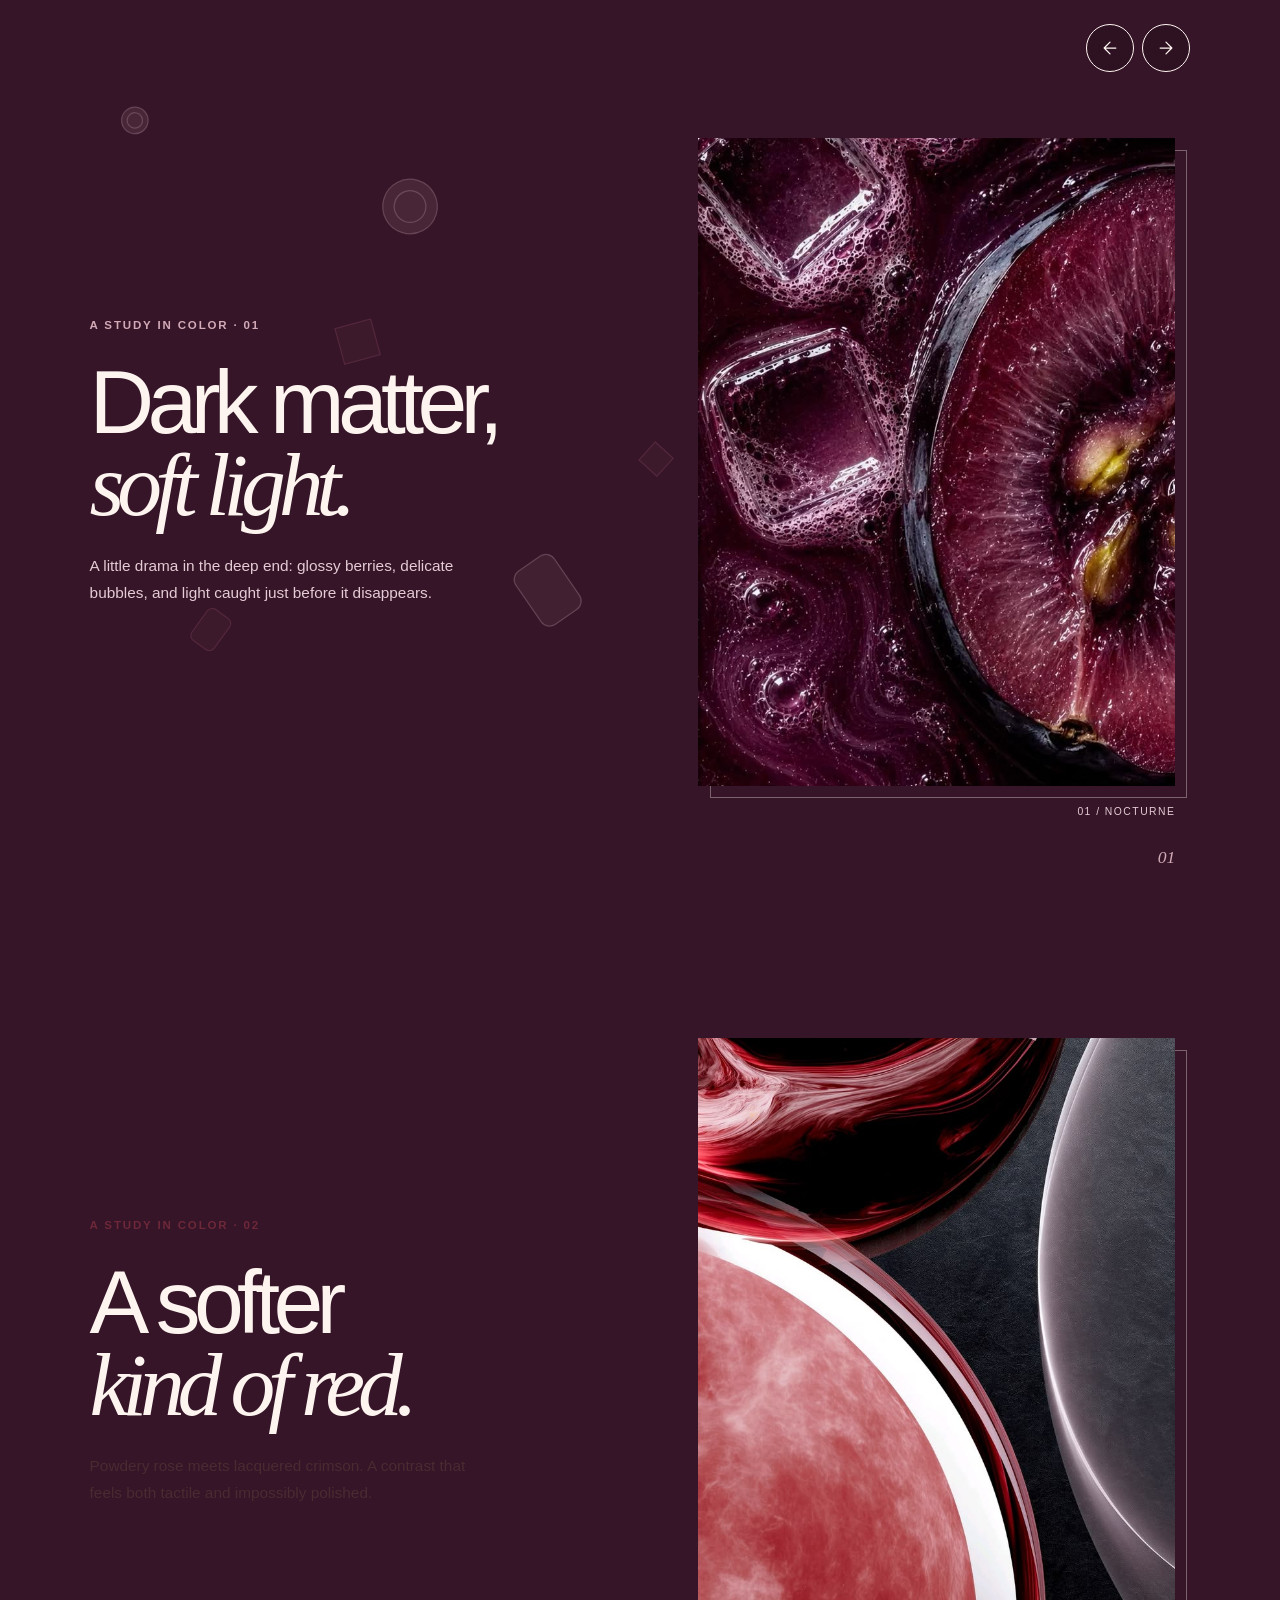
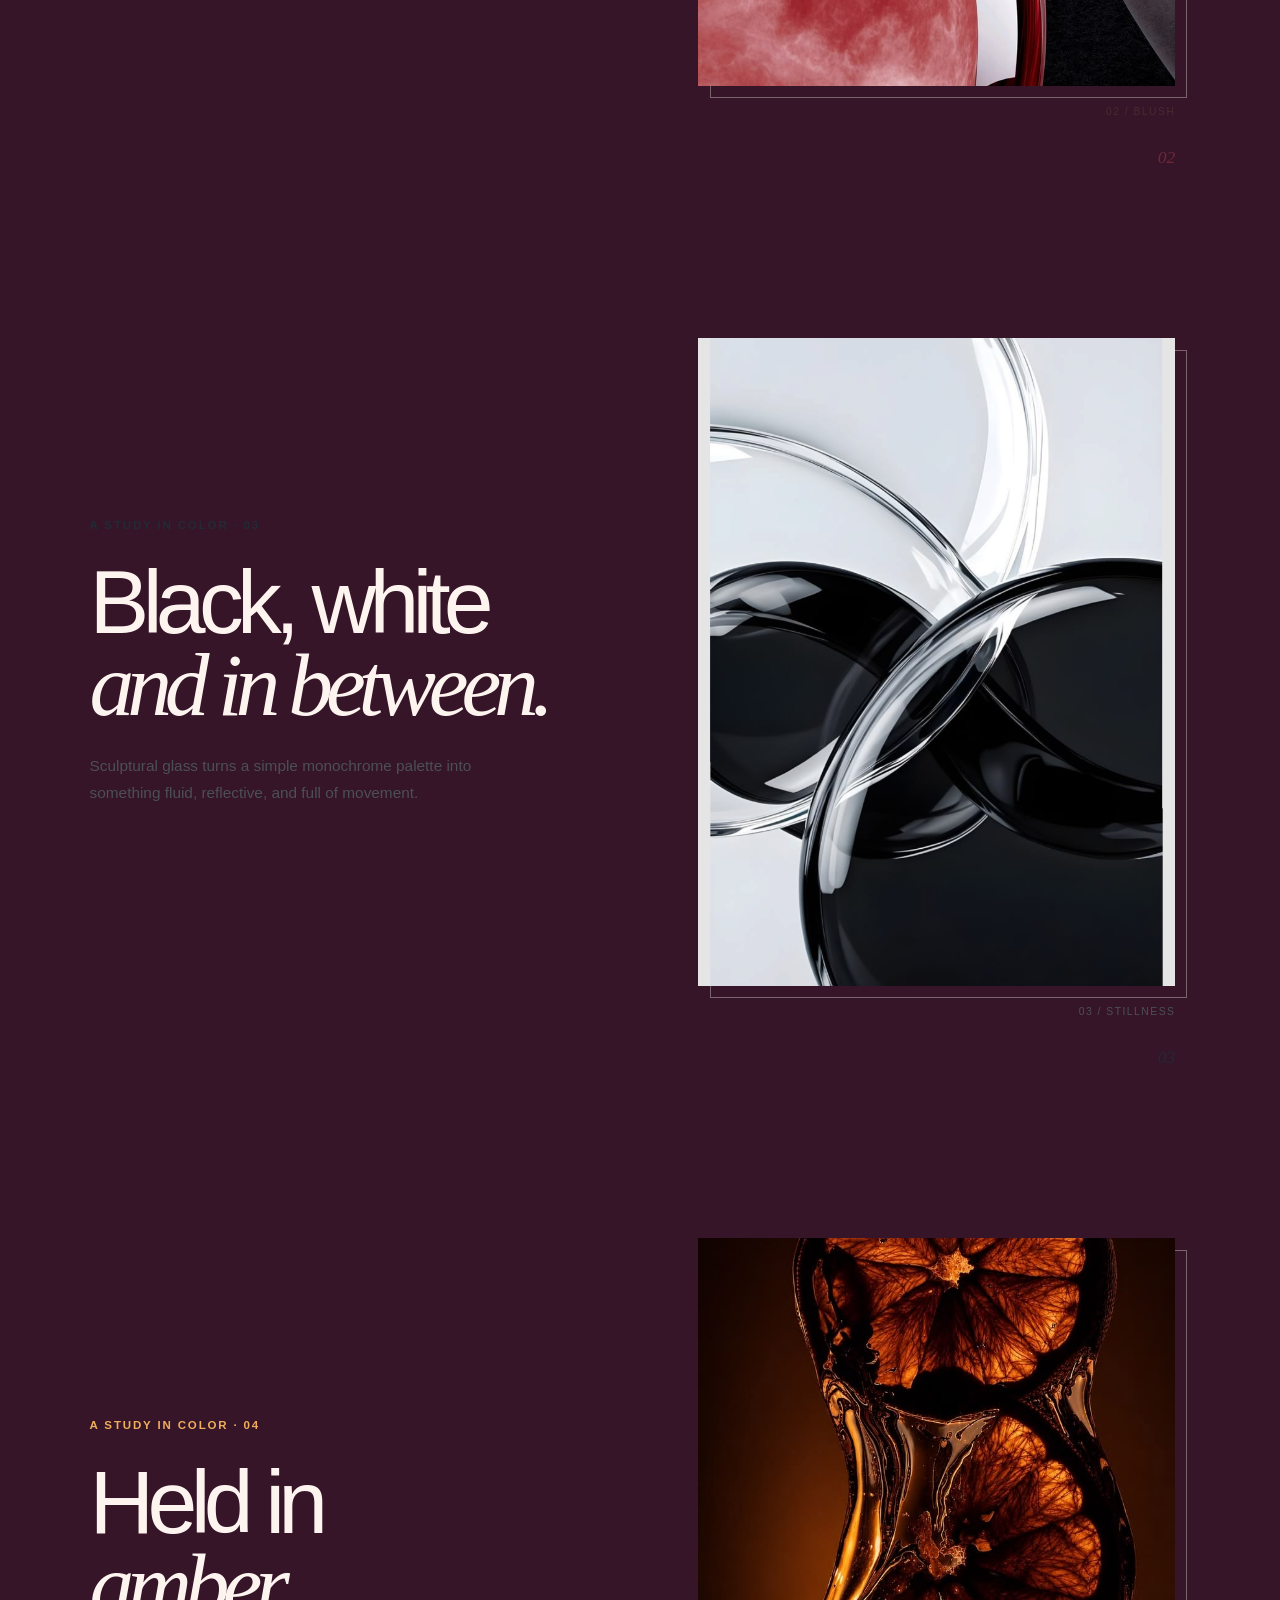
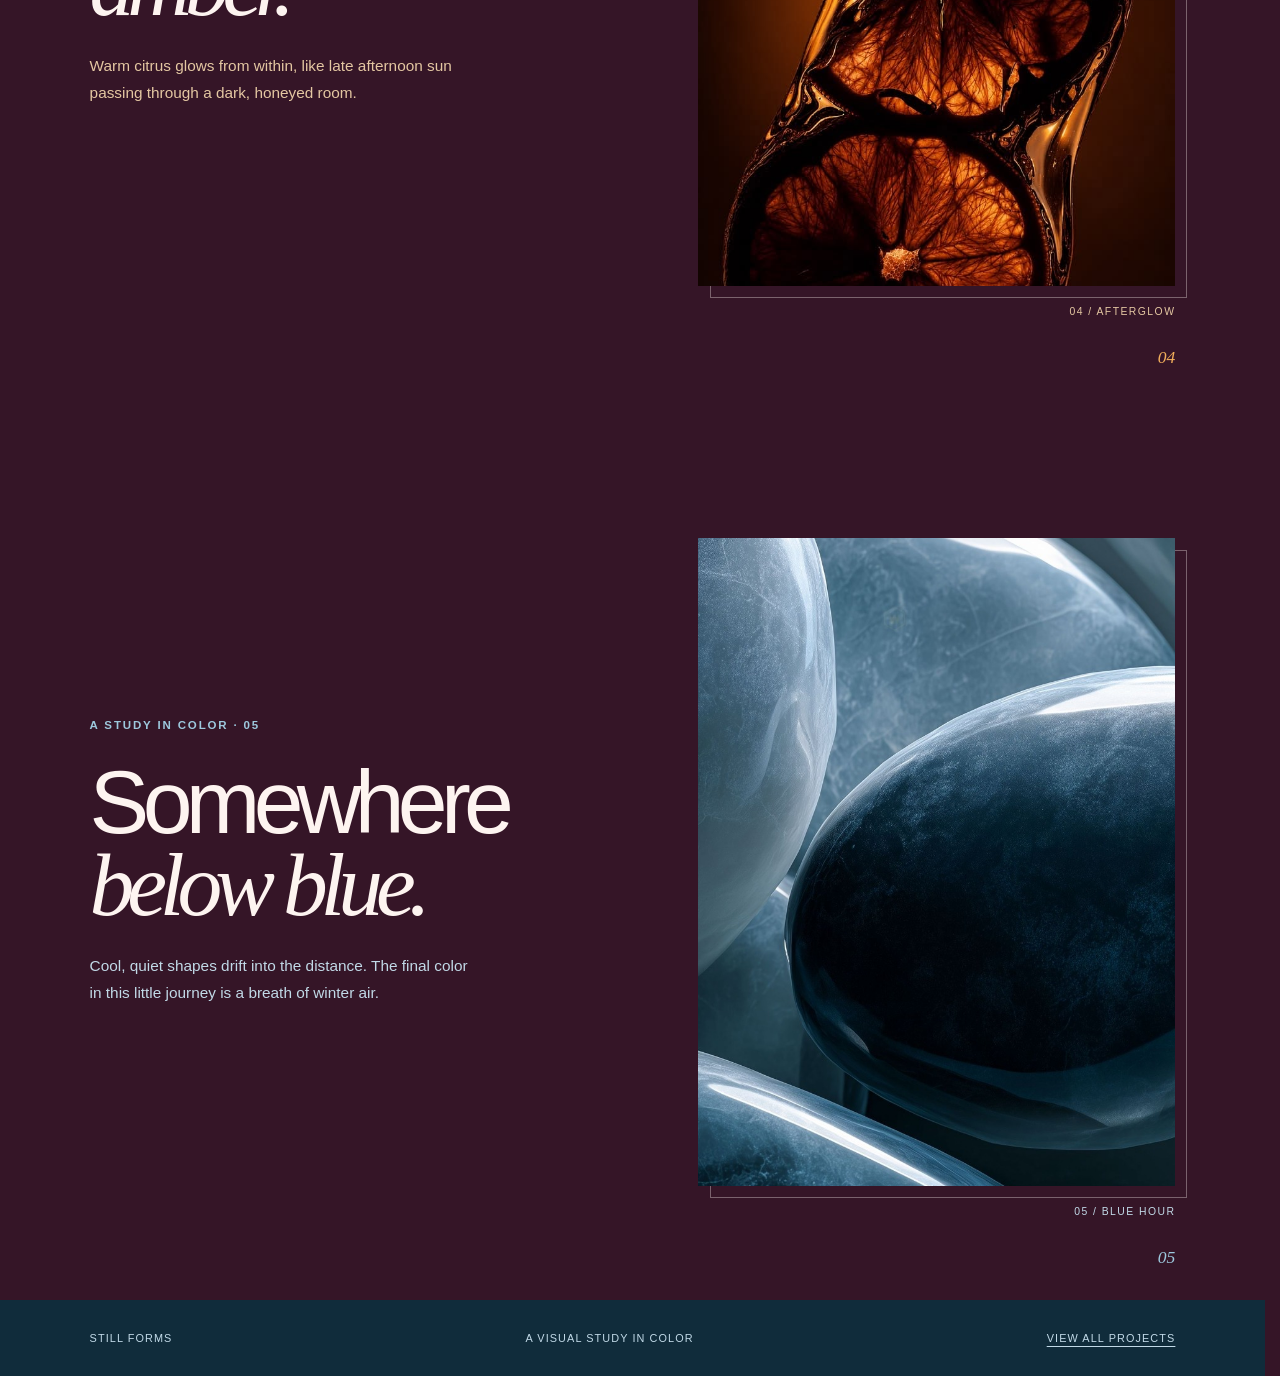
==== projects/still-forms/index.html @ 33d4785b "projects division, components, new library, new project" ====
<!doctype html>
<html lang="en">
  <head>
    <meta charset="UTF-8" />
    <meta name="viewport" content="width=device-width, initial-scale=1.0" />
    <meta name="theme-color" content="#351426" />
    <title>Still Forms — A visual study</title>
    <link rel="stylesheet" href="css/style.css" />
    <script src="js/story-data.js" defer></script>
    <script src="js/components/story-section.js" defer></script>
    <script src="js/animations/interactive-shapes.js" defer></script>
    <script src="vendor/gsap/gsap.min.js" defer></script>
    <script src="vendor/gsap/ScrollTrigger.min.js" defer></script>
    <script src="js/animations/scroll-story.js" defer></script>
  </head>
  <body>
    <header class="page-header" aria-label="Section navigation">
      <button class="nav-arrow" type="button" data-direction="-1" aria-label="Previous section">
        <svg viewBox="0 0 24 24" aria-hidden="true">
          <path d="M19 12H5m7 7-7-7 7-7" />
        </svg>
      </button>
      <button class="nav-arrow" type="button" data-direction="1" aria-label="Next section">
        <svg viewBox="0 0 24 24" aria-hidden="true">
          <path d="M5 12h14m-7-7 7 7-7 7" />
        </svg>
      </button>
    </header>

    <main id="story-sections" aria-label="Visual story sections"></main>

    <template id="story-section-template">
      <section class="story-section" aria-labelledby="">
        <canvas class="shape-canvas" aria-hidden="true"></canvas>
        <div class="section-copy">
          <p class="eyebrow reveal"></p>
          <h2 class="reveal"></h2>
          <p class="description reveal"></p>
        </div>
        <figure class="image-frame reveal">
          <img alt="" />
          <figcaption></figcaption>
        </figure>
        <span class="section-index" aria-hidden="true"></span>
      </section>
    </template>

    <footer class="page-footer">
      <span>Still Forms</span>
      <span>A visual study in color</span>
      <a href="../../index.html">View all projects</a>
    </footer>
  </body>
</html>
---- projects/still-forms/css/style.css ----
@import url("../../../shared/css/reset.css");

:root {
  color-scheme: light;
  font-family: "Helvetica Neue", Helvetica, Arial, sans-serif;
  font-synthesis: none;
  text-rendering: optimizeLegibility;
  --page-bg: #351426;
  --page-ink: #fff5f1;
  --page-muted: #e4cbd5;
  --page-accent: #d3aab7;
  --page-pad: clamp(24px, 7vw, 112px);
}

* {
  box-sizing: border-box;
}

html {
  scroll-behavior: smooth;
  scrollbar-color: rgb(255 255 255 / 35%) transparent;
}

body {
  margin: 0;
  color: var(--page-ink);
  background-color: var(--page-bg);
}

button {
  font: inherit;
}

.page-header {
  position: fixed;
  z-index: 5;
  top: 24px;
  right: var(--page-pad);
  display: flex;
  gap: 8px;
  color: var(--page-ink);
}

.nav-arrow {
  display: grid;
  width: 48px;
  height: 48px;
  padding: 0;
  place-items: center;
  color: inherit;
  background: rgb(0 0 0 / 12%);
  border: 1px solid currentColor;
  border-radius: 50%;
  cursor: pointer;
  transition:
    opacity 180ms ease,
    background-color 180ms ease,
    transform 180ms ease;
  backdrop-filter: blur(12px);
}

.nav-arrow:hover:not(:disabled) {
  background: rgb(255 255 255 / 16%);
  transform: scale(1.06);
}

.nav-arrow:focus-visible {
  outline: 2px solid currentColor;
  outline-offset: 4px;
}

.nav-arrow:disabled {
  cursor: default;
  opacity: 0.35;
}

.nav-arrow svg {
  width: 20px;
  height: 20px;
  fill: none;
  stroke: currentColor;
  stroke-linecap: round;
  stroke-linejoin: round;
  stroke-width: 1.5;
}

.story-section {
  position: relative;
  display: grid;
  min-height: 100svh;
  padding: 96px var(--page-pad) 72px;
  grid-template-columns: minmax(0, 0.9fr) minmax(260px, 0.85fr);
  align-items: center;
  gap: clamp(36px, 8vw, 128px);
  overflow: hidden;
}

.theme-berry {
  --shape-primary: #d3aab7;
  --shape-secondary: #9c526f;
}

.theme-rose {
  --shape-primary: #6d2839;
  --shape-secondary: #f3c4b8;
}

.theme-ivory {
  --shape-primary: #586574;
  --shape-secondary: #a7afb4;
}

.theme-amber {
  --shape-primary: #f0ad5b;
  --shape-secondary: #b94d24;
}

.theme-ice {
  --shape-primary: #9dc8dd;
  --shape-secondary: #4a93ad;
}

.shape-canvas {
  position: absolute;
  z-index: 0;
  inset: 0;
  width: 100%;
  height: 100%;
  opacity: 0.6;
  pointer-events: none;
}

.theme-berry {
  --section-bg: #351426;
  --section-ink: #fff5f1;
  --section-muted: #e4cbd5;
  --section-accent: #d3aab7;
}

.theme-rose {
  --section-bg: #cf8d91;
  --section-ink: #241116;
  --section-muted: #4a2b31;
  --section-accent: #6d2839;
}

.theme-ivory {
  --section-bg: #e8e8e7;
  --section-ink: #14171b;
  --section-muted: #4c5055;
  --section-accent: #222b35;
}

.theme-amber {
  --section-bg: #371c0d;
  --section-ink: #fff1d8;
  --section-muted: #e4c7a2;
  --section-accent: #f0ad5b;
}

.theme-ice {
  --section-bg: #102c3b;
  --section-ink: #eef7ff;
  --section-muted: #c1d9e7;
  --section-accent: #9dc8dd;
}

.section-copy {
  position: relative;
  z-index: 1;
  max-width: 600px;
}

.eyebrow {
  margin: 0 0 28px;
  color: var(--section-accent);
  font-size: 0.72rem;
  font-weight: 600;
  letter-spacing: 0.16em;
  text-transform: uppercase;
}

.section-copy h1,
.section-copy h2 {
  margin: 0;
  font-size: clamp(3.2rem, 7vw, 7.8rem);
  font-weight: 400;
  letter-spacing: -0.075em;
  line-height: 0.91;
}

.section-copy h1 em,
.section-copy h2 em {
  font-family: Georgia, "Times New Roman", serif;
  font-weight: 400;
  letter-spacing: -0.08em;
}

.description {
  max-width: 390px;
  margin: 28px 0 0;
  color: var(--section-muted);
  font-size: clamp(0.95rem, 1.2vw, 1.1rem);
  line-height: 1.75;
}

.image-frame {
  position: relative;
  z-index: 1;
  width: min(100%, 520px);
  height: min(72svh, 760px);
  min-height: 380px;
  margin: 0;
  justify-self: end;
}

.image-frame::after {
  position: absolute;
  z-index: 0;
  inset: 12px -12px -12px 12px;
  border: 1px solid currentColor;
  content: "";
  opacity: 0.35;
  pointer-events: none;
}

.image-frame img {
  position: relative;
  z-index: 1;
  display: block;
  width: 100%;
  height: 100%;
  object-fit: cover;
  object-position: center;
}

.image-frame figcaption {
  position: absolute;
  z-index: 2;
  right: 0;
  bottom: -34px;
  color: var(--section-muted);
  font-size: 0.65rem;
  letter-spacing: 0.14em;
  text-transform: uppercase;
}

.section-index {
  position: absolute;
  right: var(--page-pad);
  bottom: 30px;
  color: var(--section-accent);
  font-family: Georgia, "Times New Roman", serif;
  font-size: 1.1rem;
  font-style: italic;
}

.page-footer {
  display: flex;
  min-height: 76px;
  padding: 20px var(--page-pad);
  align-items: center;
  justify-content: space-between;
  gap: 20px;
  color: #c1d9e7;
  background: #102c3b;
  font-size: 0.68rem;
  letter-spacing: 0.1em;
  text-transform: uppercase;
}

.page-footer a {
  color: inherit;
  text-underline-offset: 4px;
}

.page-footer a:hover,
.page-footer a:focus-visible {
  text-decoration: underline;
}

@media (max-width: 700px) {
  :root {
    --page-pad: 24px;
  }

  .page-header {
    top: 16px;
  }

  .nav-arrow {
    width: 42px;
    height: 42px;
  }

  .story-section {
    min-height: 100svh;
    padding-top: 92px;
    padding-bottom: 70px;
    grid-template-columns: 1fr;
    align-content: center;
    gap: 28px;
  }

  .section-copy h1,
  .section-copy h2 {
    font-size: clamp(3.3rem, 15vw, 6rem);
  }

  .eyebrow {
    margin-bottom: 18px;
  }

  .description {
    max-width: 34rem;
    margin-top: 18px;
    font-size: 0.9rem;
  }

  .image-frame {
    width: min(72vw, 360px);
    height: min(43svh, 460px);
    min-height: 240px;
    justify-self: center;
  }

  .section-index {
    bottom: 20px;
  }
}

@media (max-height: 680px) and (min-width: 701px) {
  .story-section {
    padding-top: 76px;
    padding-bottom: 58px;
  }

  .image-frame {
    height: 68svh;
    min-height: 300px;
  }

  .section-copy h1,
  .section-copy h2 {
    font-size: clamp(3.2rem, 6vw, 6rem);
  }
}

@media (prefers-reduced-motion: reduce) {
  html {
    scroll-behavior: auto;
  }

  *,
  *::before,
  *::after {
    scroll-behavior: auto !important;
    transition-duration: 0.01ms !important;
  }
}
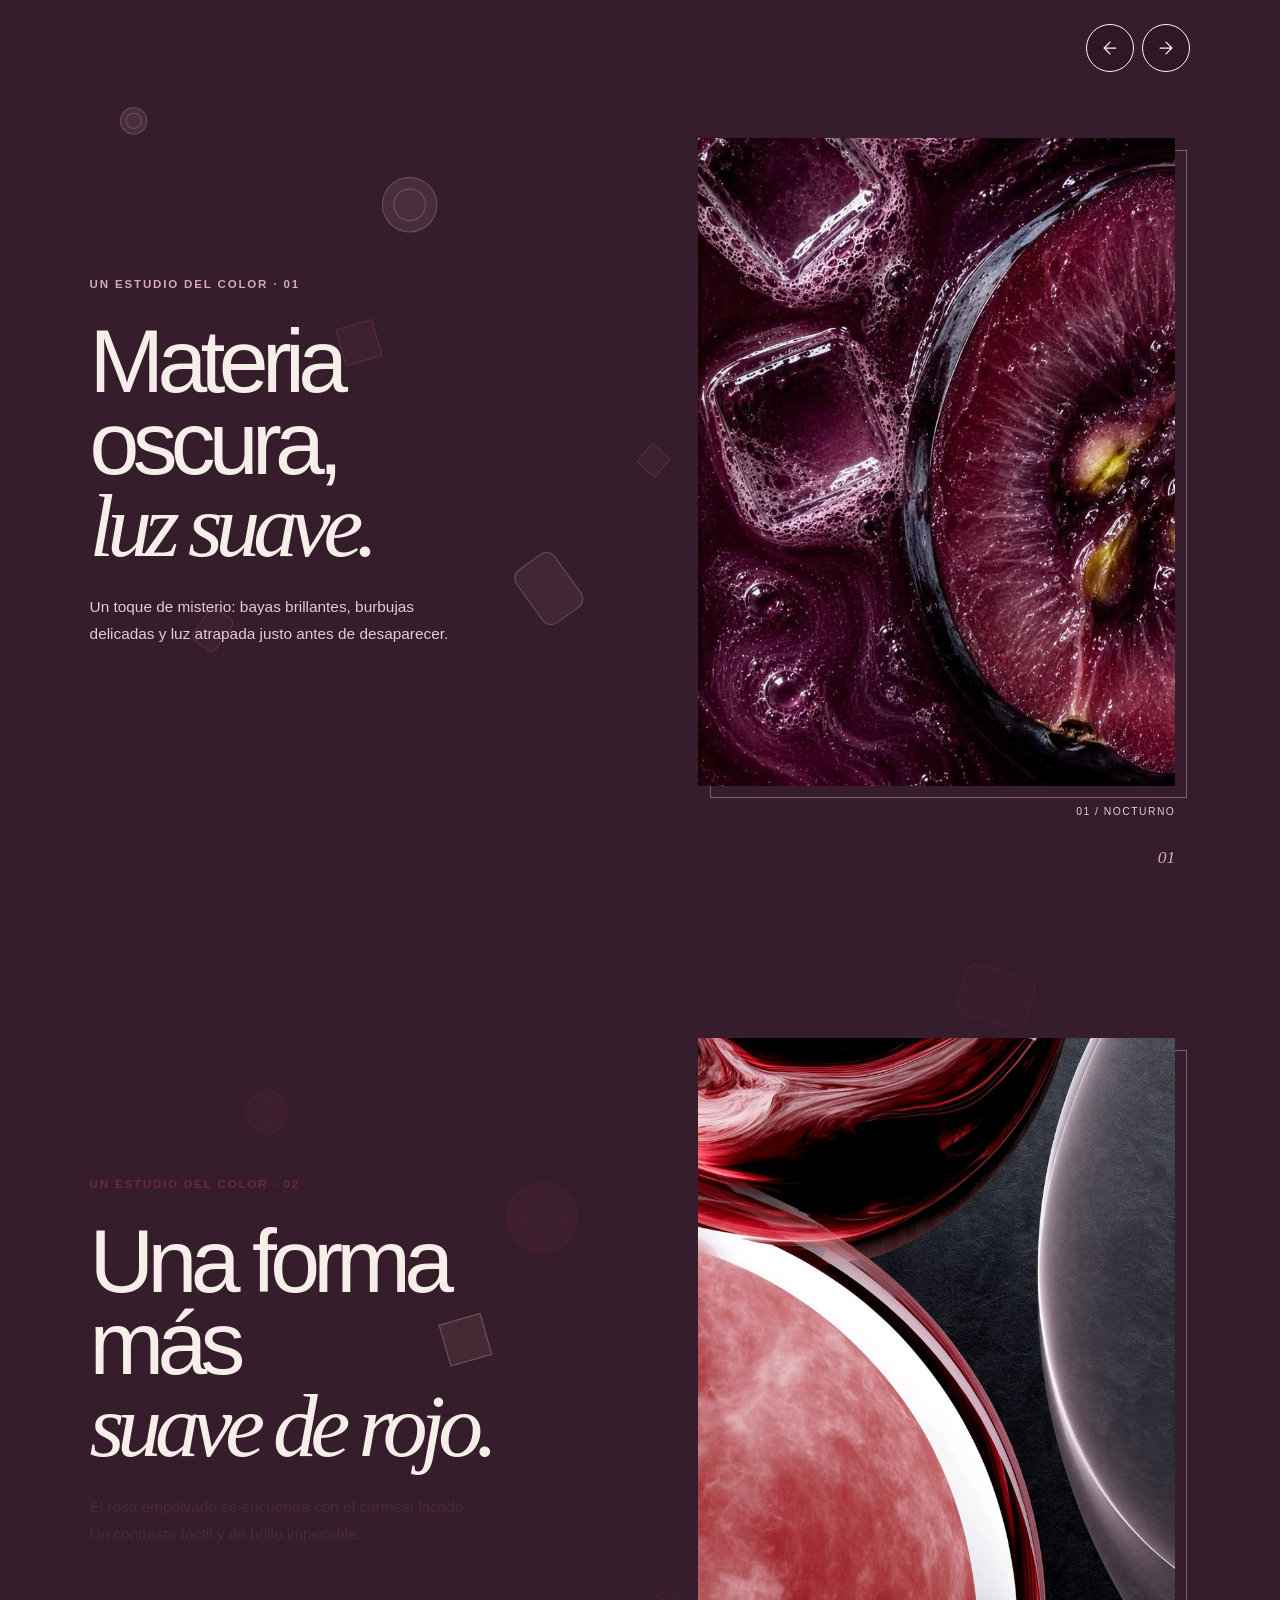
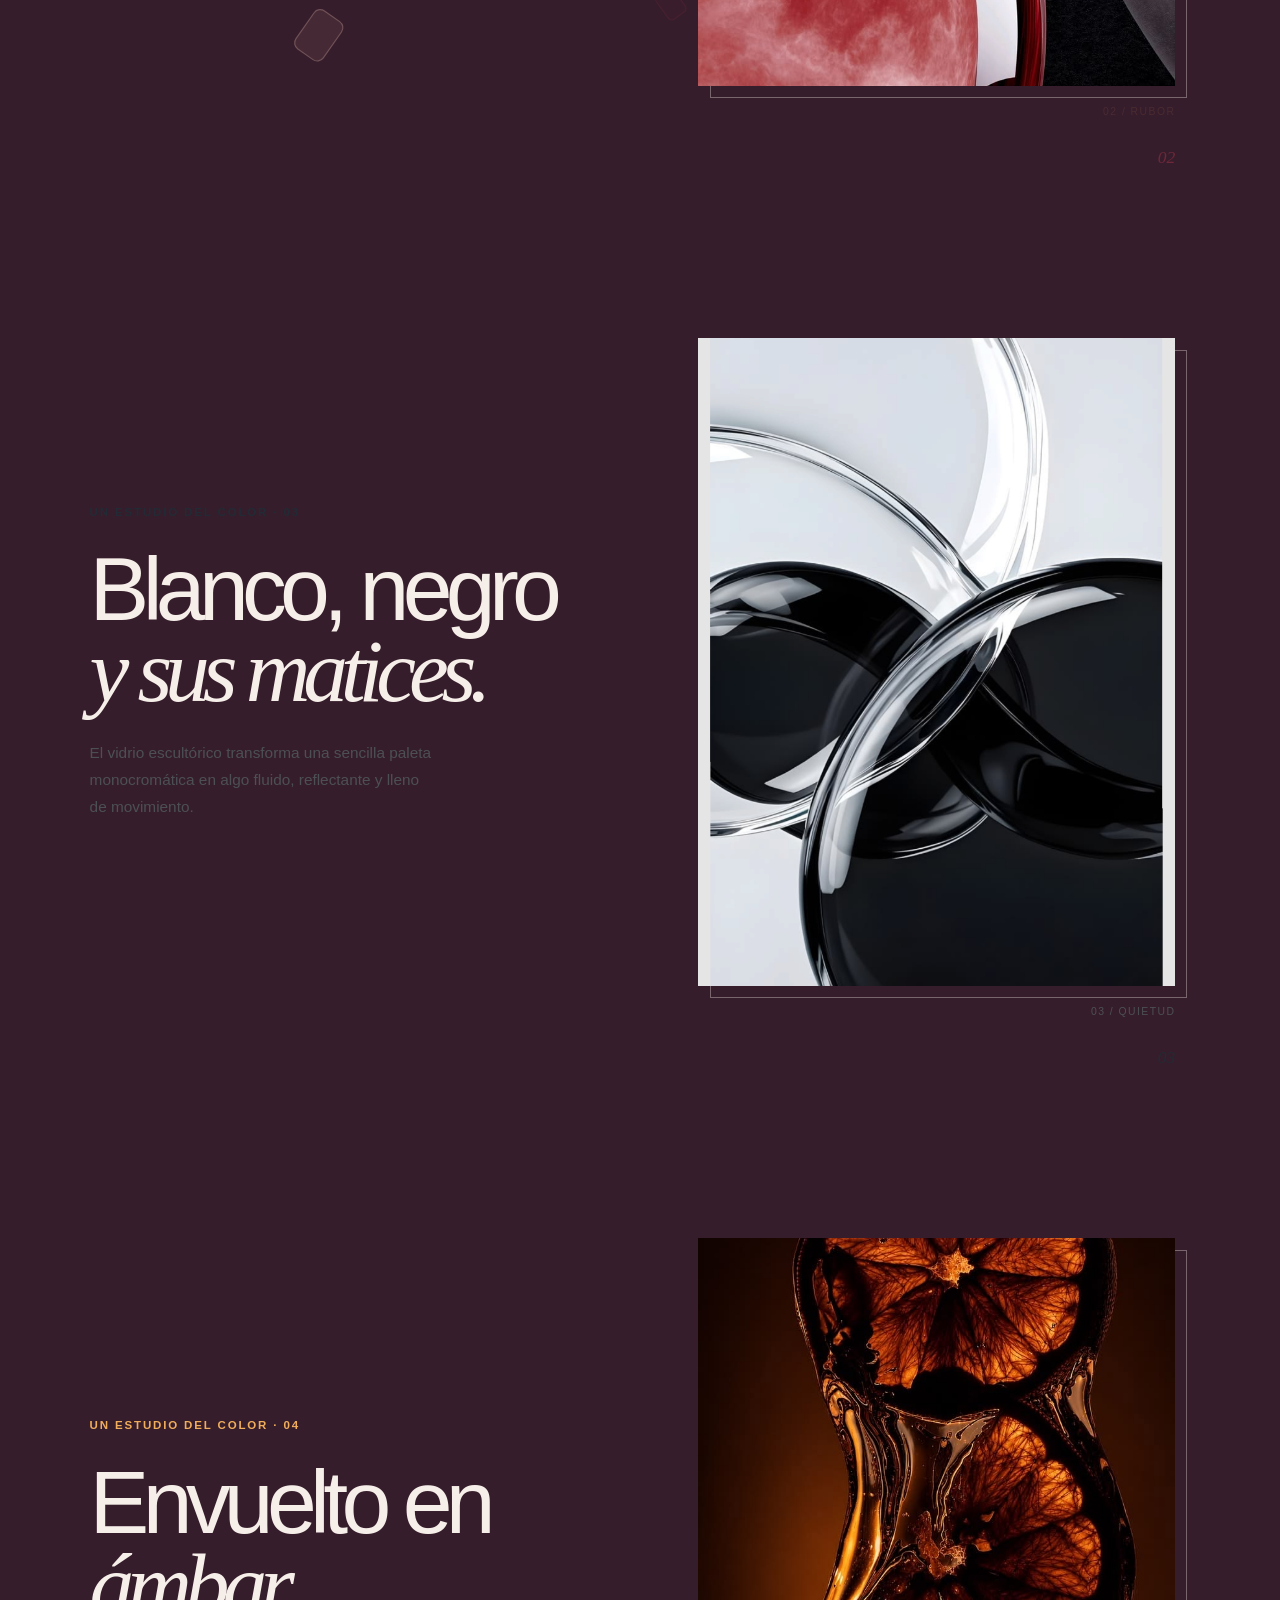
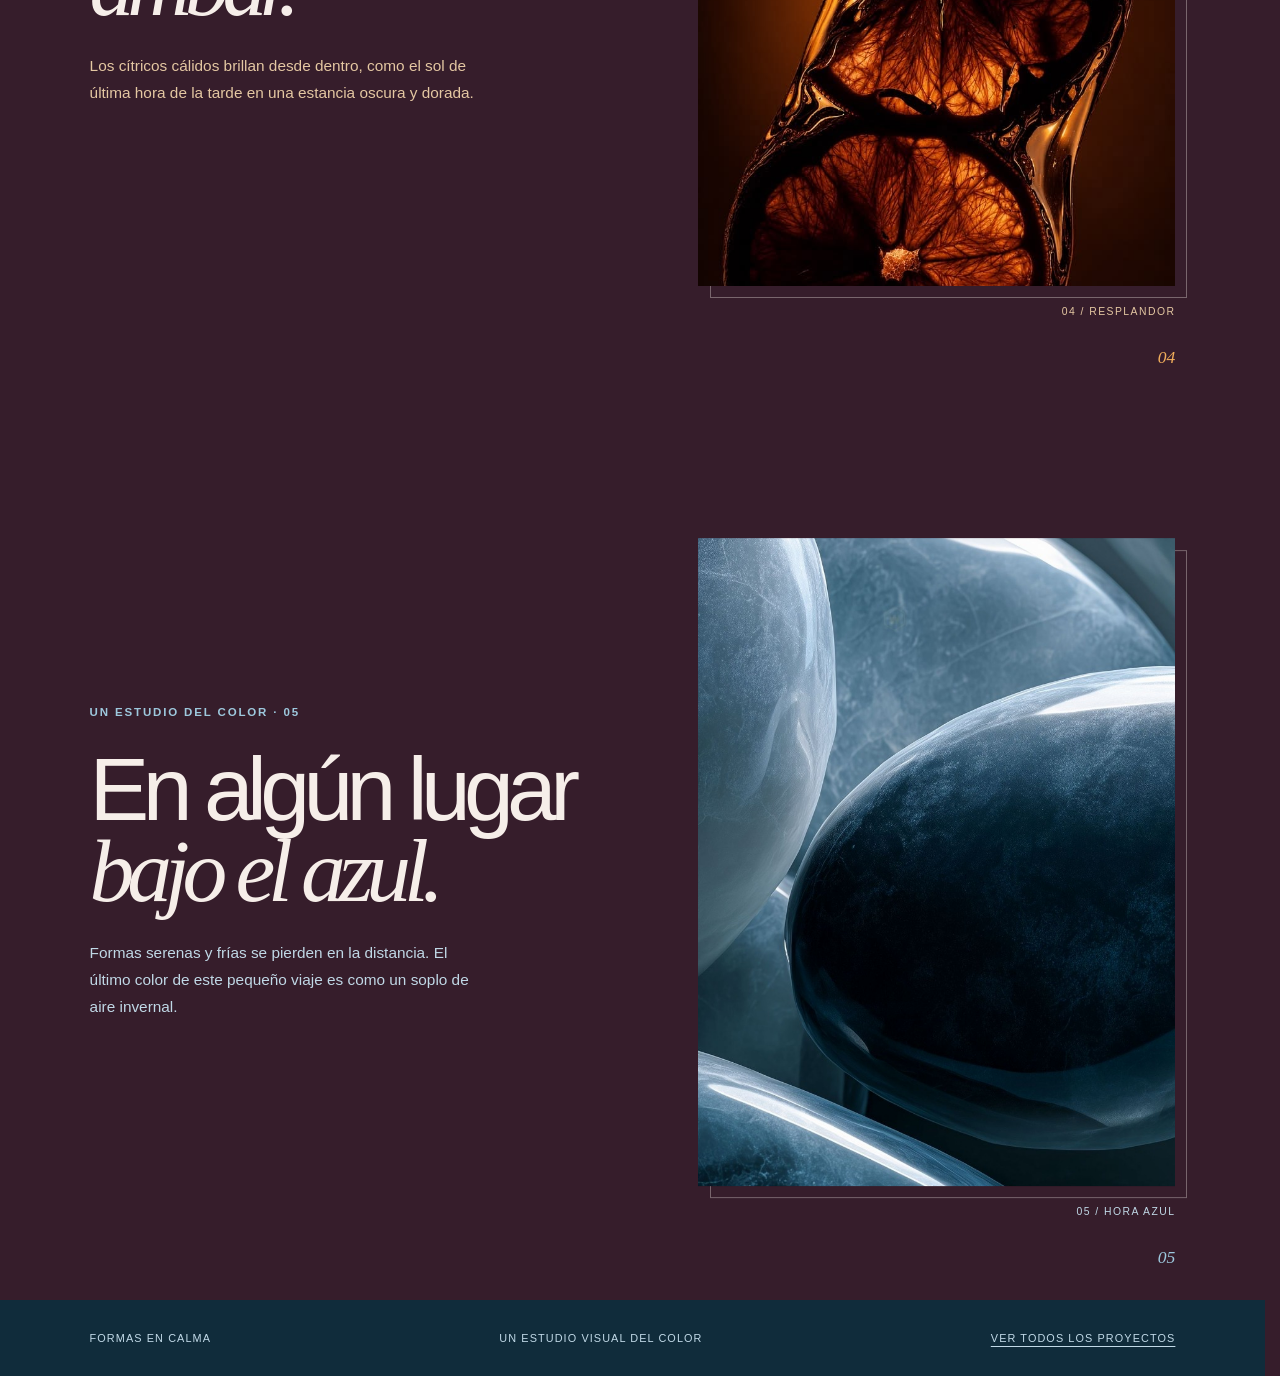
==== commit 47722a42: "Spanish translation" ====
--- a/projects/still-forms/index.html
+++ b/projects/still-forms/index.html
@@ -1,10 +1,10 @@
 <!doctype html>
-<html lang="en">
+<html lang="es">
   <head>
     <meta charset="UTF-8" />
     <meta name="viewport" content="width=device-width, initial-scale=1.0" />
     <meta name="theme-color" content="#351426" />
-    <title>Still Forms — A visual study</title>
+    <title>Formas en calma — Estudio visual</title>
     <link rel="stylesheet" href="css/style.css" />
     <script src="js/story-data.js" defer></script>
     <script src="js/components/story-section.js" defer></script>
@@ -14,20 +14,20 @@
     <script src="js/animations/scroll-story.js" defer></script>
   </head>
   <body>
-    <header class="page-header" aria-label="Section navigation">
-      <button class="nav-arrow" type="button" data-direction="-1" aria-label="Previous section">
+    <header class="page-header" aria-label="Navegación por las secciones">
+      <button class="nav-arrow" type="button" data-direction="-1" aria-label="Sección anterior">
         <svg viewBox="0 0 24 24" aria-hidden="true">
           <path d="M19 12H5m7 7-7-7 7-7" />
         </svg>
       </button>
-      <button class="nav-arrow" type="button" data-direction="1" aria-label="Next section">
+      <button class="nav-arrow" type="button" data-direction="1" aria-label="Sección siguiente">
         <svg viewBox="0 0 24 24" aria-hidden="true">
           <path d="M5 12h14m-7-7 7 7-7 7" />
         </svg>
       </button>
     </header>
 
-    <main id="story-sections" aria-label="Visual story sections"></main>
+    <main id="story-sections" aria-label="Secciones de la historia visual"></main>
 
     <template id="story-section-template">
       <section class="story-section" aria-labelledby="">
@@ -46,9 +46,9 @@
     </template>
 
     <footer class="page-footer">
-      <span>Still Forms</span>
-      <span>A visual study in color</span>
-      <a href="../../index.html">View all projects</a>
+      <span>Formas en calma</span>
+      <span>Un estudio visual del color</span>
+      <a href="../../index.html">Ver todos los proyectos</a>
     </footer>
   </body>
 </html>
